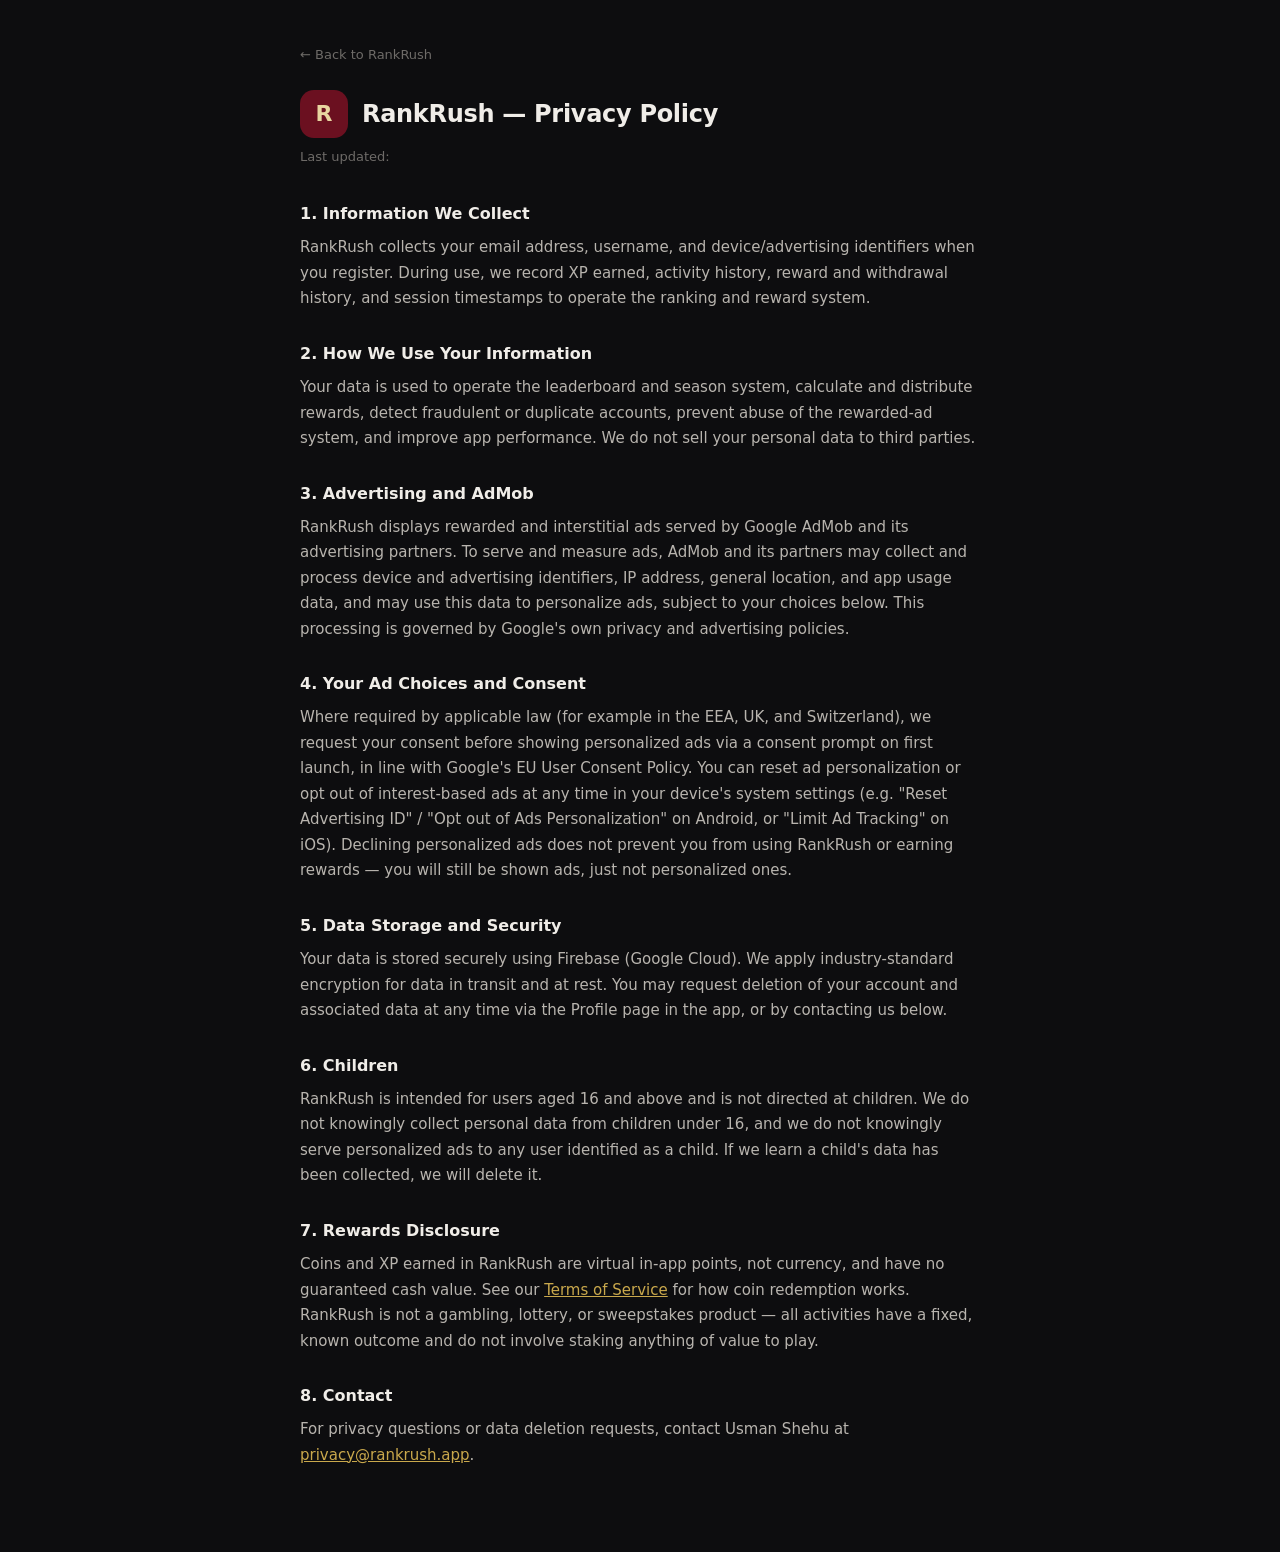
==== landing_page/privacy.html @ 2c9f7b59 "Add privacy policy page for RankRush This file outlines the privacy policy for RankRush, detailing t" ====
<!DOCTYPE html>
<html lang="en">
<head>
<meta charset="UTF-8">
<meta name="viewport" content="width=device-width, initial-scale=1.0">
<title>RankRush — Privacy Policy</title>
<style>
  :root{
    --bg0:#0D0D0F;--bg1:#141416;--bg2:#1C1C20;--border:#2A2A30;
    --text:#F0EDE8;--text2:#B8B4AE;--text3:#6E6B68;--gold:#C9A84C;--crimson:#6B1020;
  }
  *{box-sizing:border-box;margin:0;padding:0}
  body{background:var(--bg0);color:var(--text);font-family:-apple-system,BlinkMacSystemFont,'Segoe UI',system-ui,sans-serif;line-height:1.7}
  .wrap{max-width:720px;margin:0 auto;padding:40px 20px 80px}
  .hero{display:flex;align-items:center;gap:14px;margin-bottom:8px}
  .logo{width:48px;height:48px;border-radius:14px;background:var(--crimson);display:flex;align-items:center;justify-content:center;font-size:22px;font-weight:800;color:#E8D5A0;flex-shrink:0}
  h1{font-size:24px;font-weight:800;letter-spacing:-.3px}
  .updated{color:var(--text3);font-size:13px;margin:6px 0 32px}
  h4{font-size:16px;font-weight:700;margin:28px 0 8px;color:var(--text)}
  h4:first-of-type{margin-top:0}
  p{color:var(--text2);font-size:15px;margin-bottom:4px}
  a{color:var(--gold)}
  .back{display:inline-block;margin-bottom:24px;color:var(--text3);font-size:13px;text-decoration:none}
</style>
</head>
<body>
<div class="wrap">
  <a class="back" href="/">← Back to RankRush</a>
  <div class="hero"><div class="logo">R</div><h1>RankRush — Privacy Policy</h1></div>
  <div class="updated">Last updated: <!-- set this date before publishing --></div>

  <h4>1. Information We Collect</h4>
  <p>RankRush collects your email address, username, and device/advertising identifiers when you register. During use, we record XP earned, activity history, reward and withdrawal history, and session timestamps to operate the ranking and reward system.</p>

  <h4>2. How We Use Your Information</h4>
  <p>Your data is used to operate the leaderboard and season system, calculate and distribute rewards, detect fraudulent or duplicate accounts, prevent abuse of the rewarded-ad system, and improve app performance. We do not sell your personal data to third parties.</p>

  <h4>3. Advertising and AdMob</h4>
  <p>RankRush displays rewarded and interstitial ads served by Google AdMob and its advertising partners. To serve and measure ads, AdMob and its partners may collect and process device and advertising identifiers, IP address, general location, and app usage data, and may use this data to personalize ads, subject to your choices below. This processing is governed by Google's own privacy and advertising policies.</p>

  <h4>4. Your Ad Choices and Consent</h4>
  <p>Where required by applicable law (for example in the EEA, UK, and Switzerland), we request your consent before showing personalized ads via a consent prompt on first launch, in line with Google's EU User Consent Policy. You can reset ad personalization or opt out of interest-based ads at any time in your device's system settings (e.g. "Reset Advertising ID" / "Opt out of Ads Personalization" on Android, or "Limit Ad Tracking" on iOS). Declining personalized ads does not prevent you from using RankRush or earning rewards — you will still be shown ads, just not personalized ones.</p>

  <h4>5. Data Storage and Security</h4>
  <p>Your data is stored securely using Firebase (Google Cloud). We apply industry-standard encryption for data in transit and at rest. You may request deletion of your account and associated data at any time via the Profile page in the app, or by contacting us below.</p>

  <h4>6. Children</h4>
  <p>RankRush is intended for users aged 16 and above and is not directed at children. We do not knowingly collect personal data from children under 16, and we do not knowingly serve personalized ads to any user identified as a child. If we learn a child's data has been collected, we will delete it.</p>

  <h4>7. Rewards Disclosure</h4>
  <p>Coins and XP earned in RankRush are virtual in-app points, not currency, and have no guaranteed cash value. See our <a href="/terms.html">Terms of Service</a> for how coin redemption works. RankRush is not a gambling, lottery, or sweepstakes product — all activities have a fixed, known outcome and do not involve staking anything of value to play.</p>

  <h4>8. Contact</h4>
  <p>For privacy questions or data deletion requests, contact Usman Shehu at <a href="mailto:privacy@rankrush.app">privacy@rankrush.app</a>.</p>
</div>
</body>
</html>
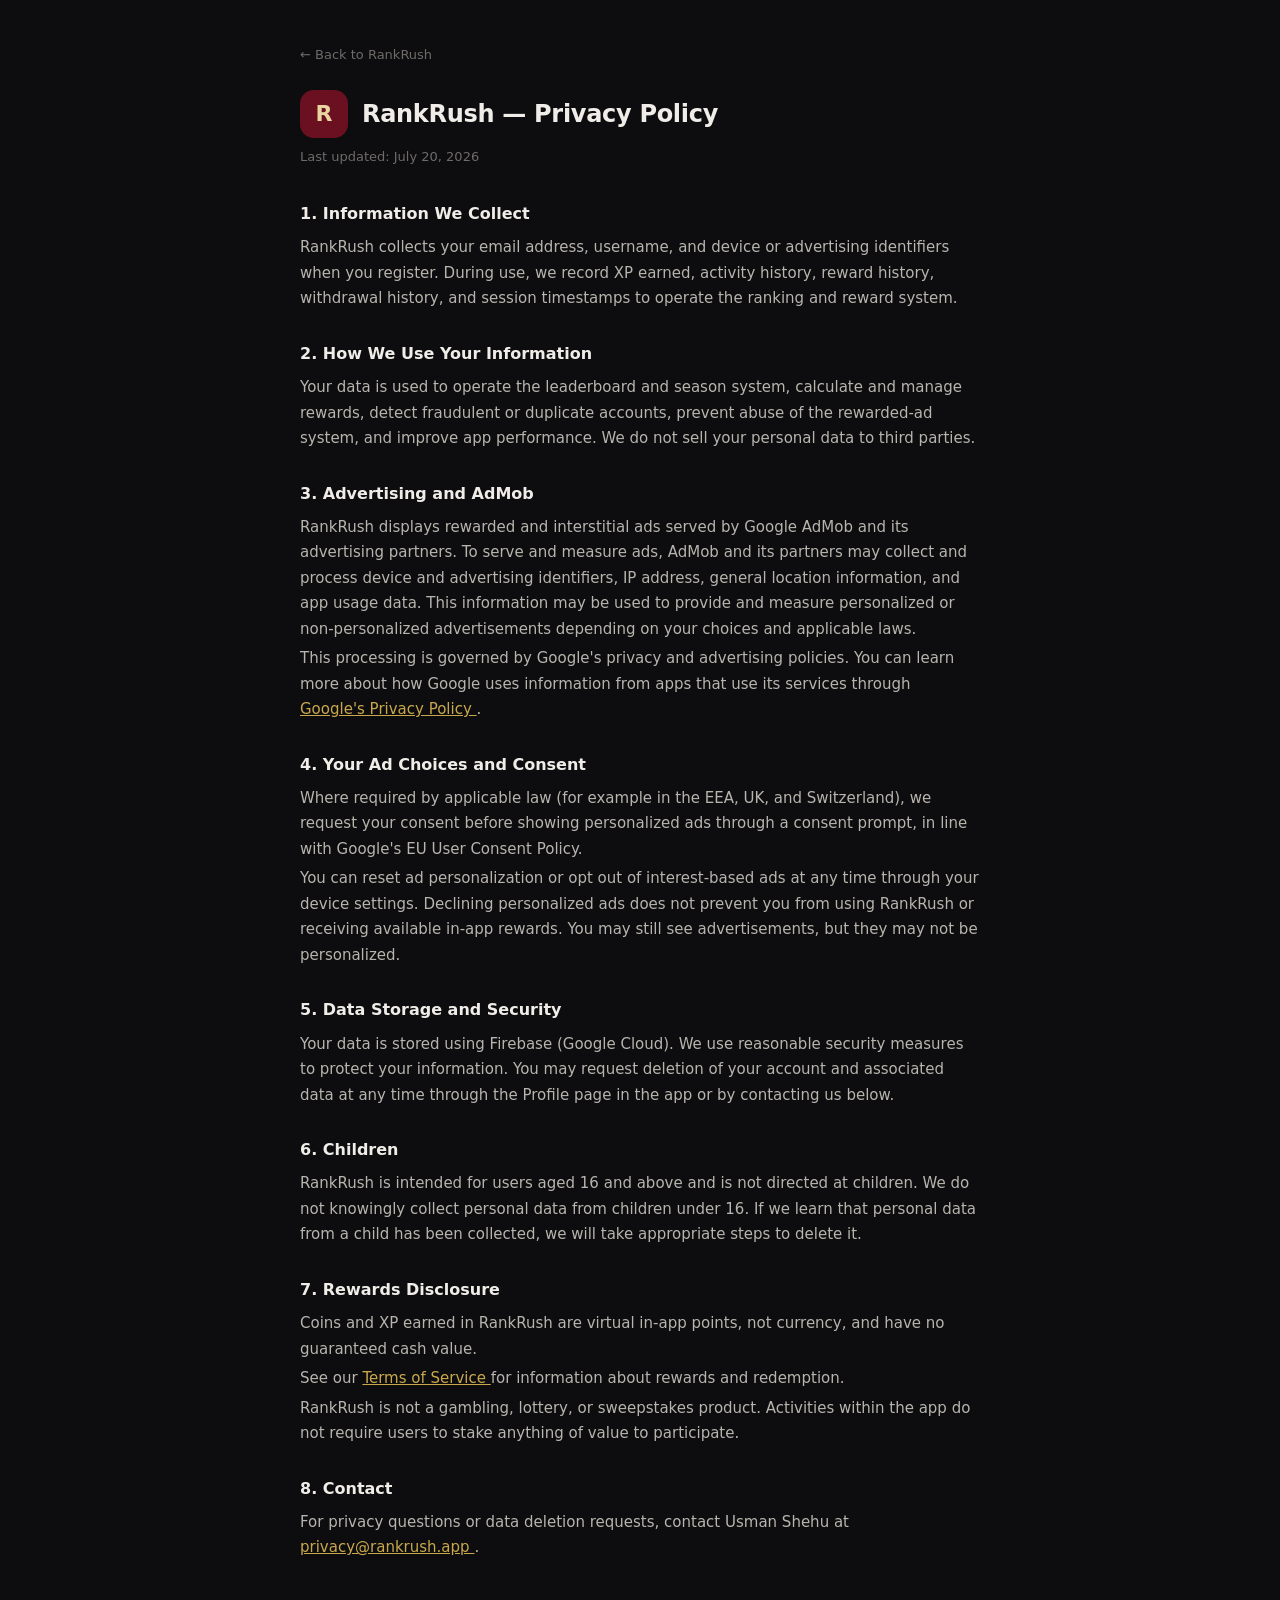
==== commit f6003fa1: "Update privacy.html" ====
--- a/landing_page/privacy.html
+++ b/landing_page/privacy.html
@@ -4,54 +4,194 @@
 <meta charset="UTF-8">
 <meta name="viewport" content="width=device-width, initial-scale=1.0">
 <title>RankRush — Privacy Policy</title>
+
 <style>
-  :root{
-    --bg0:#0D0D0F;--bg1:#141416;--bg2:#1C1C20;--border:#2A2A30;
-    --text:#F0EDE8;--text2:#B8B4AE;--text3:#6E6B68;--gold:#C9A84C;--crimson:#6B1020;
-  }
-  *{box-sizing:border-box;margin:0;padding:0}
-  body{background:var(--bg0);color:var(--text);font-family:-apple-system,BlinkMacSystemFont,'Segoe UI',system-ui,sans-serif;line-height:1.7}
-  .wrap{max-width:720px;margin:0 auto;padding:40px 20px 80px}
-  .hero{display:flex;align-items:center;gap:14px;margin-bottom:8px}
-  .logo{width:48px;height:48px;border-radius:14px;background:var(--crimson);display:flex;align-items:center;justify-content:center;font-size:22px;font-weight:800;color:#E8D5A0;flex-shrink:0}
-  h1{font-size:24px;font-weight:800;letter-spacing:-.3px}
-  .updated{color:var(--text3);font-size:13px;margin:6px 0 32px}
-  h4{font-size:16px;font-weight:700;margin:28px 0 8px;color:var(--text)}
-  h4:first-of-type{margin-top:0}
-  p{color:var(--text2);font-size:15px;margin-bottom:4px}
-  a{color:var(--gold)}
-  .back{display:inline-block;margin-bottom:24px;color:var(--text3);font-size:13px;text-decoration:none}
+:root{
+--bg0:#0D0D0F;--bg1:#141416;--bg2:#1C1C20;--border:#2A2A30;
+--text:#F0EDE8;--text2:#B8B4AE;--text3:#6E6B68;--gold:#C9A84C;--crimson:#6B1020;
+}
+
+*{box-sizing:border-box;margin:0;padding:0}
+
+body{
+background:var(--bg0);
+color:var(--text);
+font-family:-apple-system,BlinkMacSystemFont,'Segoe UI',system-ui,sans-serif;
+line-height:1.7
+}
+
+.wrap{
+max-width:720px;
+margin:0 auto;
+padding:40px 20px 80px
+}
+
+.hero{
+display:flex;
+align-items:center;
+gap:14px;
+margin-bottom:8px
+}
+
+.logo{
+width:48px;
+height:48px;
+border-radius:14px;
+background:var(--crimson);
+display:flex;
+align-items:center;
+justify-content:center;
+font-size:22px;
+font-weight:800;
+color:#E8D5A0;
+flex-shrink:0
+}
+
+h1{
+font-size:24px;
+font-weight:800;
+letter-spacing:-.3px
+}
+
+.updated{
+color:var(--text3);
+font-size:13px;
+margin:6px 0 32px
+}
+
+h4{
+font-size:16px;
+font-weight:700;
+margin:28px 0 8px;
+color:var(--text)
+}
+
+h4:first-of-type{
+margin-top:0
+}
+
+p{
+color:var(--text2);
+font-size:15px;
+margin-bottom:4px
+}
+
+a{
+color:var(--gold)
+}
+
+.back{
+display:inline-block;
+margin-bottom:24px;
+color:var(--text3);
+font-size:13px;
+text-decoration:none
+}
 </style>
+
 </head>
+
 <body>
+
 <div class="wrap">
-  <a class="back" href="/">← Back to RankRush</a>
-  <div class="hero"><div class="logo">R</div><h1>RankRush — Privacy Policy</h1></div>
-  <div class="updated">Last updated: <!-- set this date before publishing --></div>
 
-  <h4>1. Information We Collect</h4>
-  <p>RankRush collects your email address, username, and device/advertising identifiers when you register. During use, we record XP earned, activity history, reward and withdrawal history, and session timestamps to operate the ranking and reward system.</p>
+<a class="back" href="https://rankrush-com.onrender.com/">
+← Back to RankRush
+</a>
 
-  <h4>2. How We Use Your Information</h4>
-  <p>Your data is used to operate the leaderboard and season system, calculate and distribute rewards, detect fraudulent or duplicate accounts, prevent abuse of the rewarded-ad system, and improve app performance. We do not sell your personal data to third parties.</p>
+<div class="hero">
+<div class="logo">R</div>
+<h1>RankRush — Privacy Policy</h1>
+</div>
 
-  <h4>3. Advertising and AdMob</h4>
-  <p>RankRush displays rewarded and interstitial ads served by Google AdMob and its advertising partners. To serve and measure ads, AdMob and its partners may collect and process device and advertising identifiers, IP address, general location, and app usage data, and may use this data to personalize ads, subject to your choices below. This processing is governed by Google's own privacy and advertising policies.</p>
+<div class="updated">
+Last updated: July 20, 2026
+</div>
 
-  <h4>4. Your Ad Choices and Consent</h4>
-  <p>Where required by applicable law (for example in the EEA, UK, and Switzerland), we request your consent before showing personalized ads via a consent prompt on first launch, in line with Google's EU User Consent Policy. You can reset ad personalization or opt out of interest-based ads at any time in your device's system settings (e.g. "Reset Advertising ID" / "Opt out of Ads Personalization" on Android, or "Limit Ad Tracking" on iOS). Declining personalized ads does not prevent you from using RankRush or earning rewards — you will still be shown ads, just not personalized ones.</p>
 
-  <h4>5. Data Storage and Security</h4>
-  <p>Your data is stored securely using Firebase (Google Cloud). We apply industry-standard encryption for data in transit and at rest. You may request deletion of your account and associated data at any time via the Profile page in the app, or by contacting us below.</p>
+<h4>1. Information We Collect</h4>
 
-  <h4>6. Children</h4>
-  <p>RankRush is intended for users aged 16 and above and is not directed at children. We do not knowingly collect personal data from children under 16, and we do not knowingly serve personalized ads to any user identified as a child. If we learn a child's data has been collected, we will delete it.</p>
+<p>
+RankRush collects your email address, username, and device or advertising identifiers when you register. During use, we record XP earned, activity history, reward history, withdrawal history, and session timestamps to operate the ranking and reward system.
+</p>
 
-  <h4>7. Rewards Disclosure</h4>
-  <p>Coins and XP earned in RankRush are virtual in-app points, not currency, and have no guaranteed cash value. See our <a href="/terms.html">Terms of Service</a> for how coin redemption works. RankRush is not a gambling, lottery, or sweepstakes product — all activities have a fixed, known outcome and do not involve staking anything of value to play.</p>
 
-  <h4>8. Contact</h4>
-  <p>For privacy questions or data deletion requests, contact Usman Shehu at <a href="mailto:privacy@rankrush.app">privacy@rankrush.app</a>.</p>
+<h4>2. How We Use Your Information</h4>
+
+<p>
+Your data is used to operate the leaderboard and season system, calculate and manage rewards, detect fraudulent or duplicate accounts, prevent abuse of the rewarded-ad system, and improve app performance. We do not sell your personal data to third parties.
+</p>
+
+
+<h4>3. Advertising and AdMob</h4>
+
+<p>
+RankRush displays rewarded and interstitial ads served by Google AdMob and its advertising partners. To serve and measure ads, AdMob and its partners may collect and process device and advertising identifiers, IP address, general location information, and app usage data. This information may be used to provide and measure personalized or non-personalized advertisements depending on your choices and applicable laws.
+</p>
+
+<p>
+This processing is governed by Google's privacy and advertising policies. You can learn more about how Google uses information from apps that use its services through 
+<a href="https://policies.google.com/privacy">
+Google's Privacy Policy
+</a>.
+</p>
+
+
+<h4>4. Your Ad Choices and Consent</h4>
+
+<p>
+Where required by applicable law (for example in the EEA, UK, and Switzerland), we request your consent before showing personalized ads through a consent prompt, in line with Google's EU User Consent Policy.
+</p>
+
+<p>
+You can reset ad personalization or opt out of interest-based ads at any time through your device settings. Declining personalized ads does not prevent you from using RankRush or receiving available in-app rewards. You may still see advertisements, but they may not be personalized.
+</p>
+
+
+<h4>5. Data Storage and Security</h4>
+
+<p>
+Your data is stored using Firebase (Google Cloud). We use reasonable security measures to protect your information. You may request deletion of your account and associated data at any time through the Profile page in the app or by contacting us below.
+</p>
+
+
+<h4>6. Children</h4>
+
+<p>
+RankRush is intended for users aged 16 and above and is not directed at children. We do not knowingly collect personal data from children under 16. If we learn that personal data from a child has been collected, we will take appropriate steps to delete it.
+</p>
+
+
+<h4>7. Rewards Disclosure</h4>
+
+<p>
+Coins and XP earned in RankRush are virtual in-app points, not currency, and have no guaranteed cash value.
+</p>
+
+<p>
+See our 
+<a href="https://rankrush-com.onrender.com/terms.html">
+Terms of Service
+</a>
+for information about rewards and redemption.
+</p>
+
+<p>
+RankRush is not a gambling, lottery, or sweepstakes product. Activities within the app do not require users to stake anything of value to participate.
+</p>
+
+
+<h4>8. Contact</h4>
+
+<p>
+For privacy questions or data deletion requests, contact Usman Shehu at 
+<a href="mailto:privacy@rankrush.app">
+privacy@rankrush.app
+</a>.
+</p>
+
+
 </div>
+
 </body>
 </html>
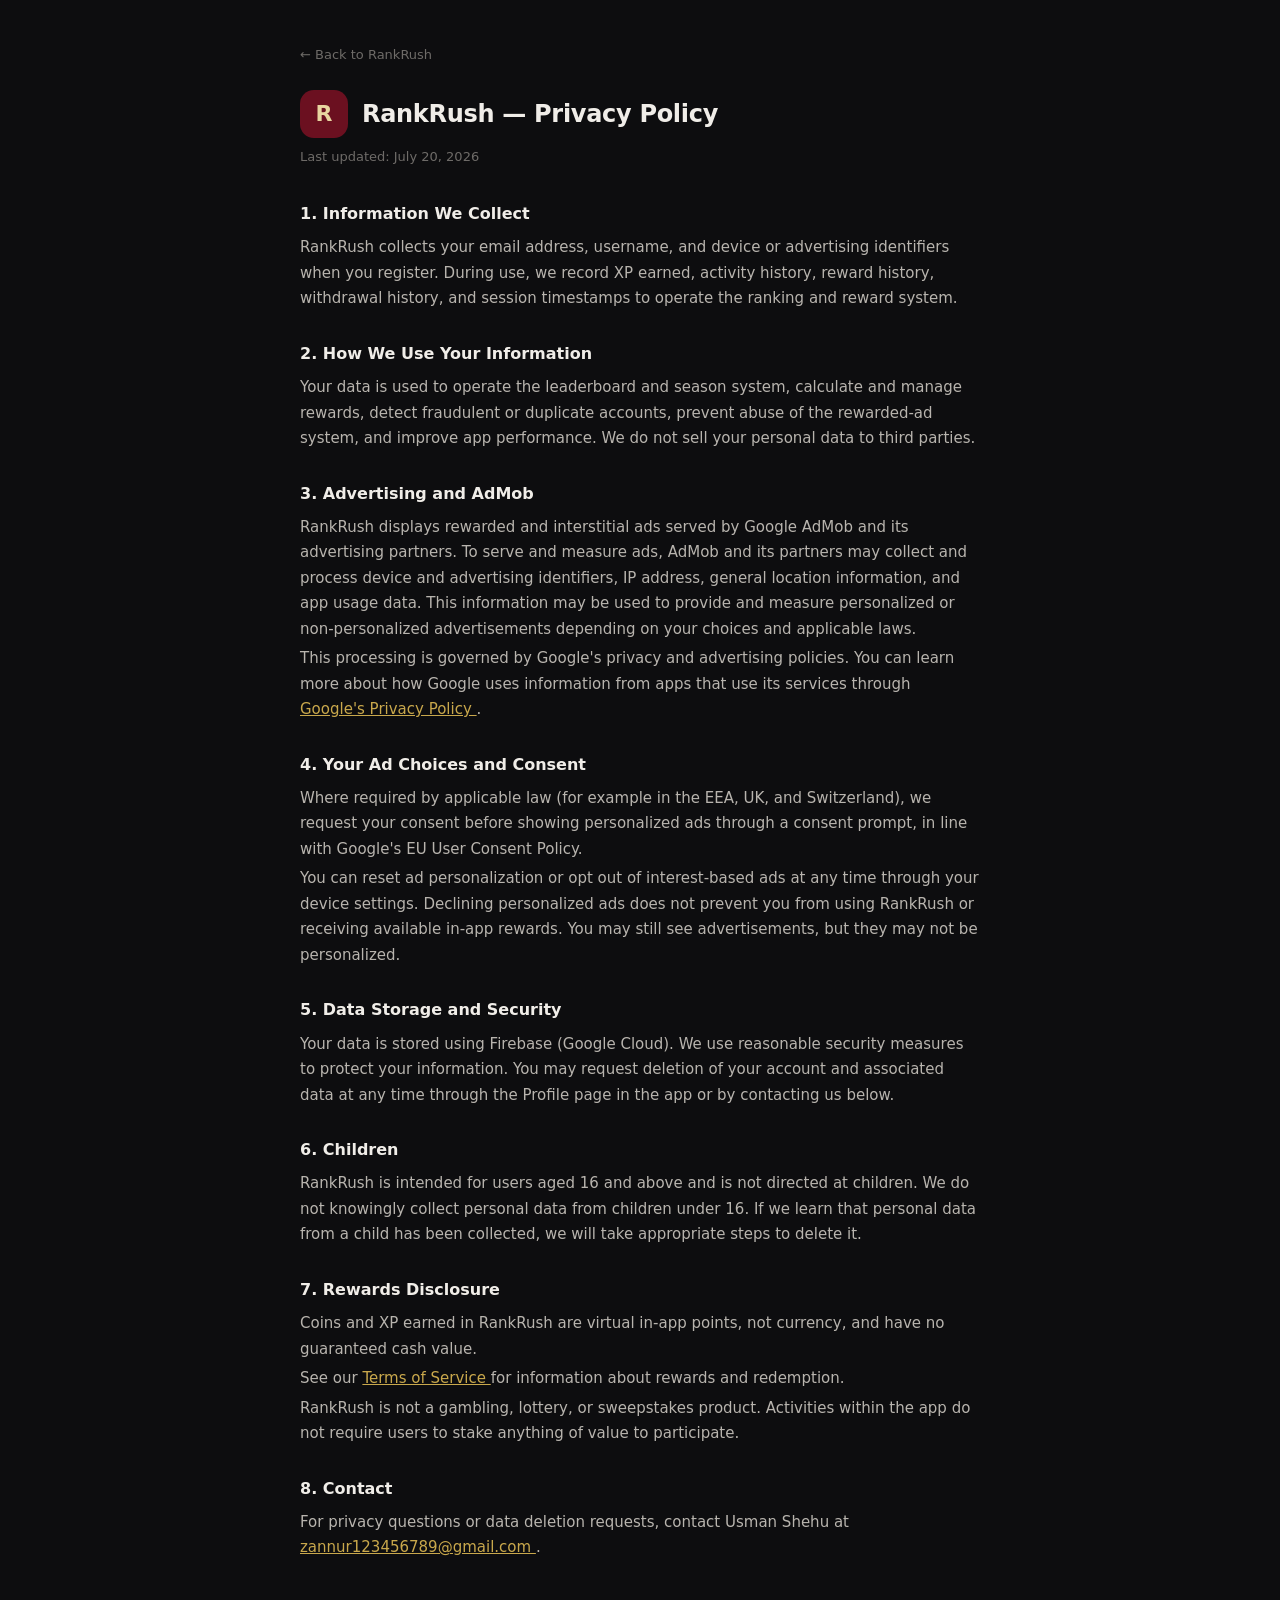
==== commit 9e0dde62: "Update contact email for privacy inquiries" ====
--- a/landing_page/privacy.html
+++ b/landing_page/privacy.html
@@ -185,8 +185,8 @@
 
 <p>
 For privacy questions or data deletion requests, contact Usman Shehu at 
-<a href="mailto:privacy@rankrush.app">
-privacy@rankrush.app
+<a href="mailto:zannur123456789@gmail.com">
+zannur123456789@gmail.com
 </a>.
 </p>
 
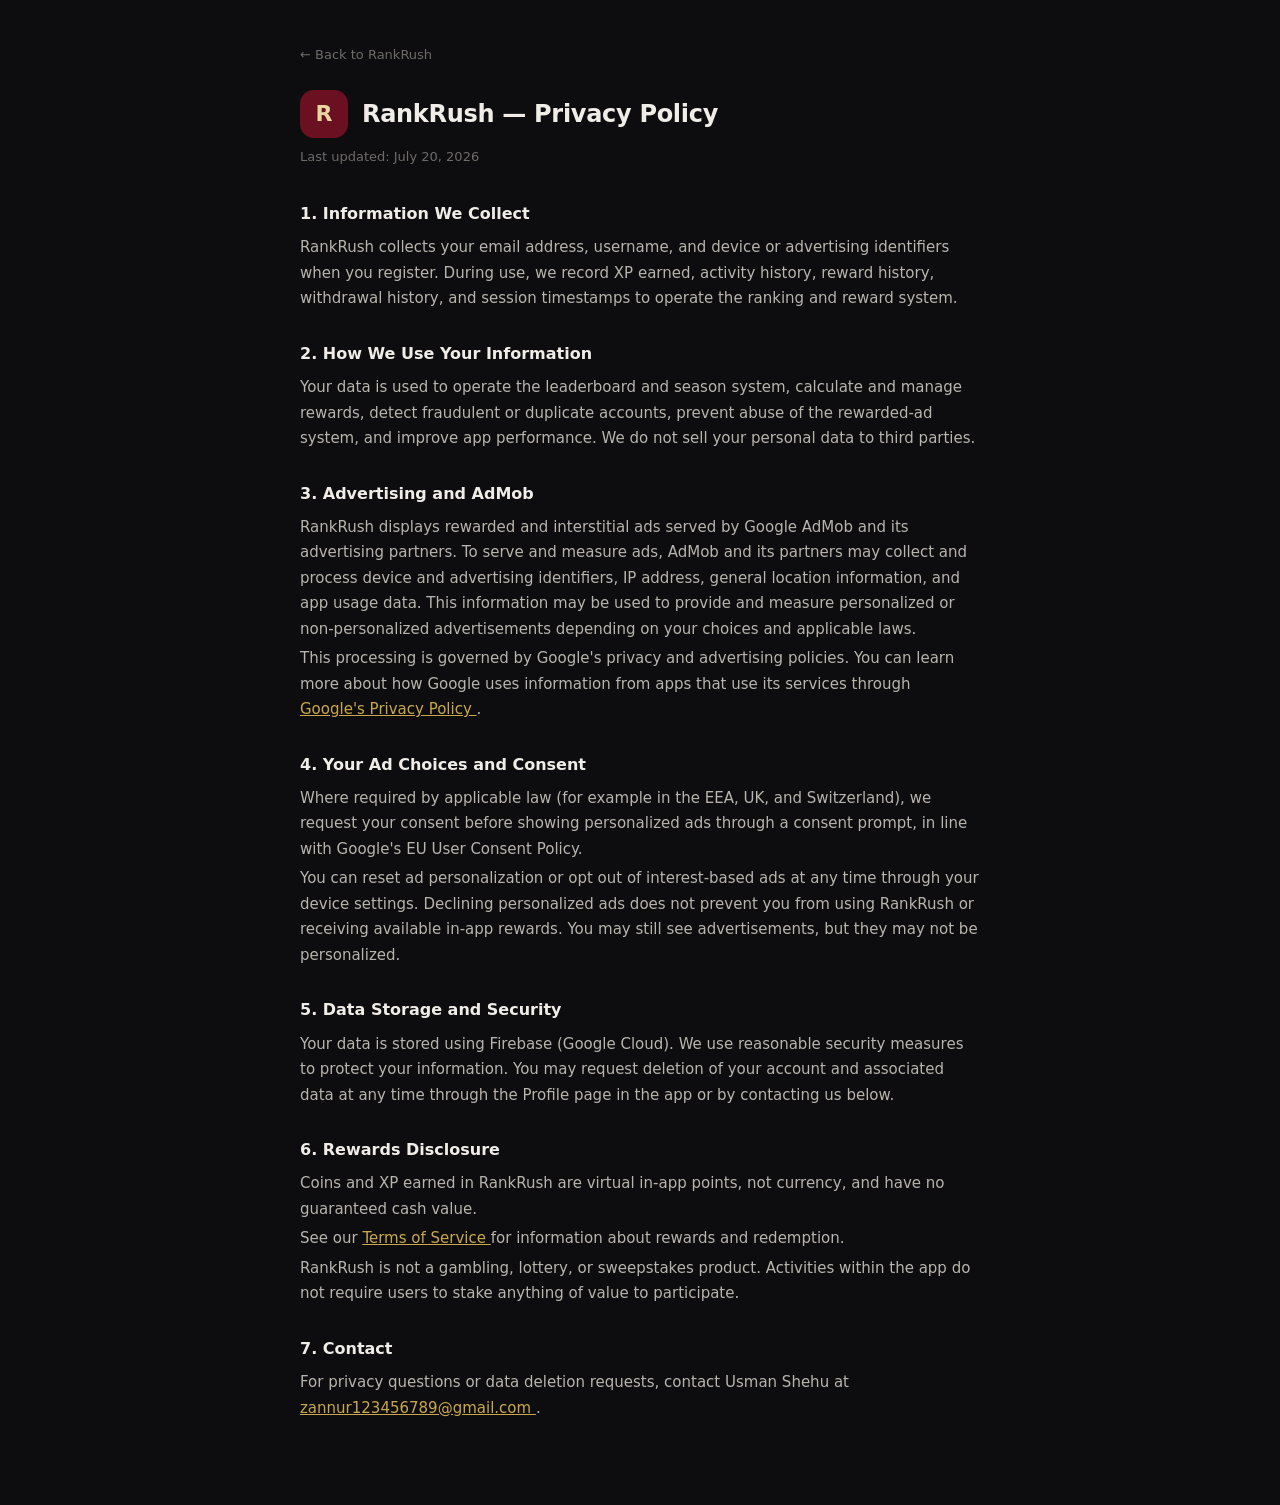
==== commit 013c7cb7: "Update privacy.html" ====
--- a/landing_page/privacy.html
+++ b/landing_page/privacy.html
@@ -155,14 +155,7 @@
 </p>
 
 
-<h4>6. Children</h4>
-
-<p>
-RankRush is intended for users aged 16 and above and is not directed at children. We do not knowingly collect personal data from children under 16. If we learn that personal data from a child has been collected, we will take appropriate steps to delete it.
-</p>
-
-
-<h4>7. Rewards Disclosure</h4>
+<h4>6. Rewards Disclosure</h4>
 
 <p>
 Coins and XP earned in RankRush are virtual in-app points, not currency, and have no guaranteed cash value.
@@ -181,7 +174,7 @@
 </p>
 
 
-<h4>8. Contact</h4>
+<h4>7. Contact</h4>
 
 <p>
 For privacy questions or data deletion requests, contact Usman Shehu at 
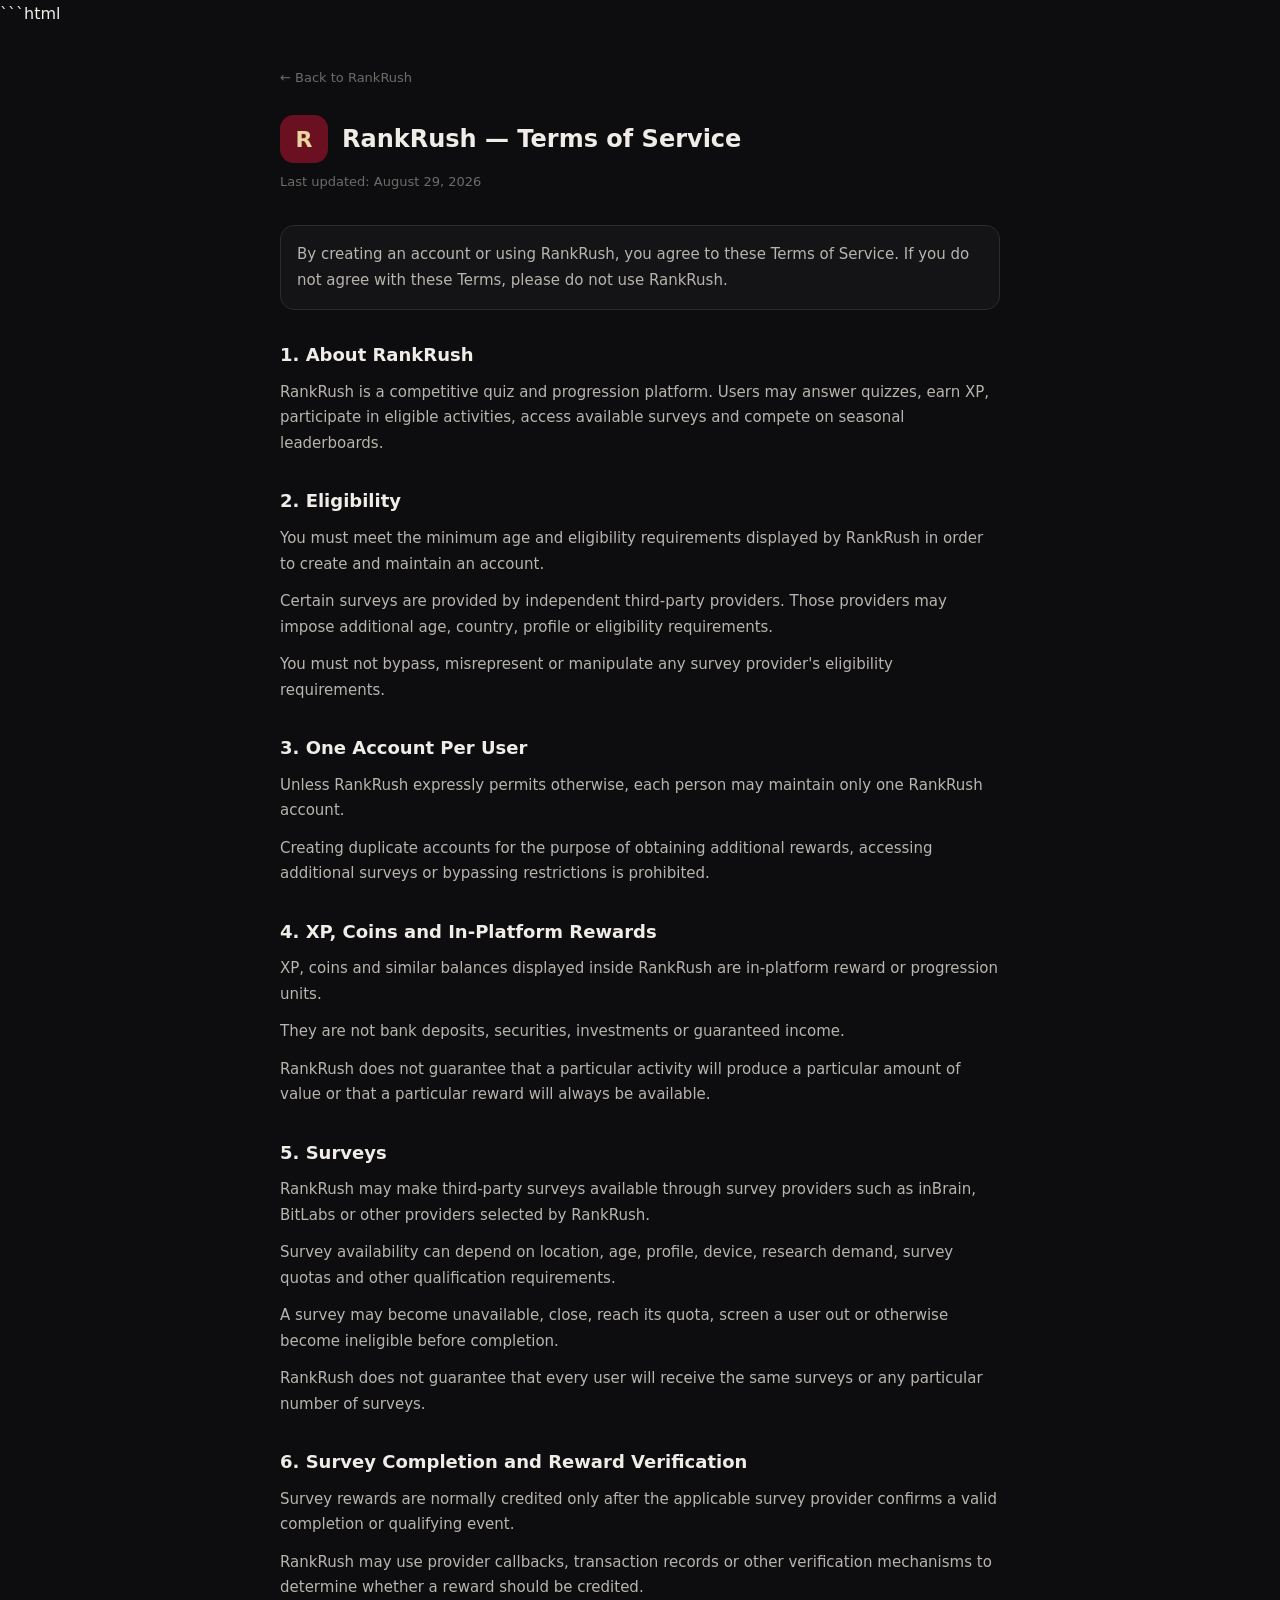
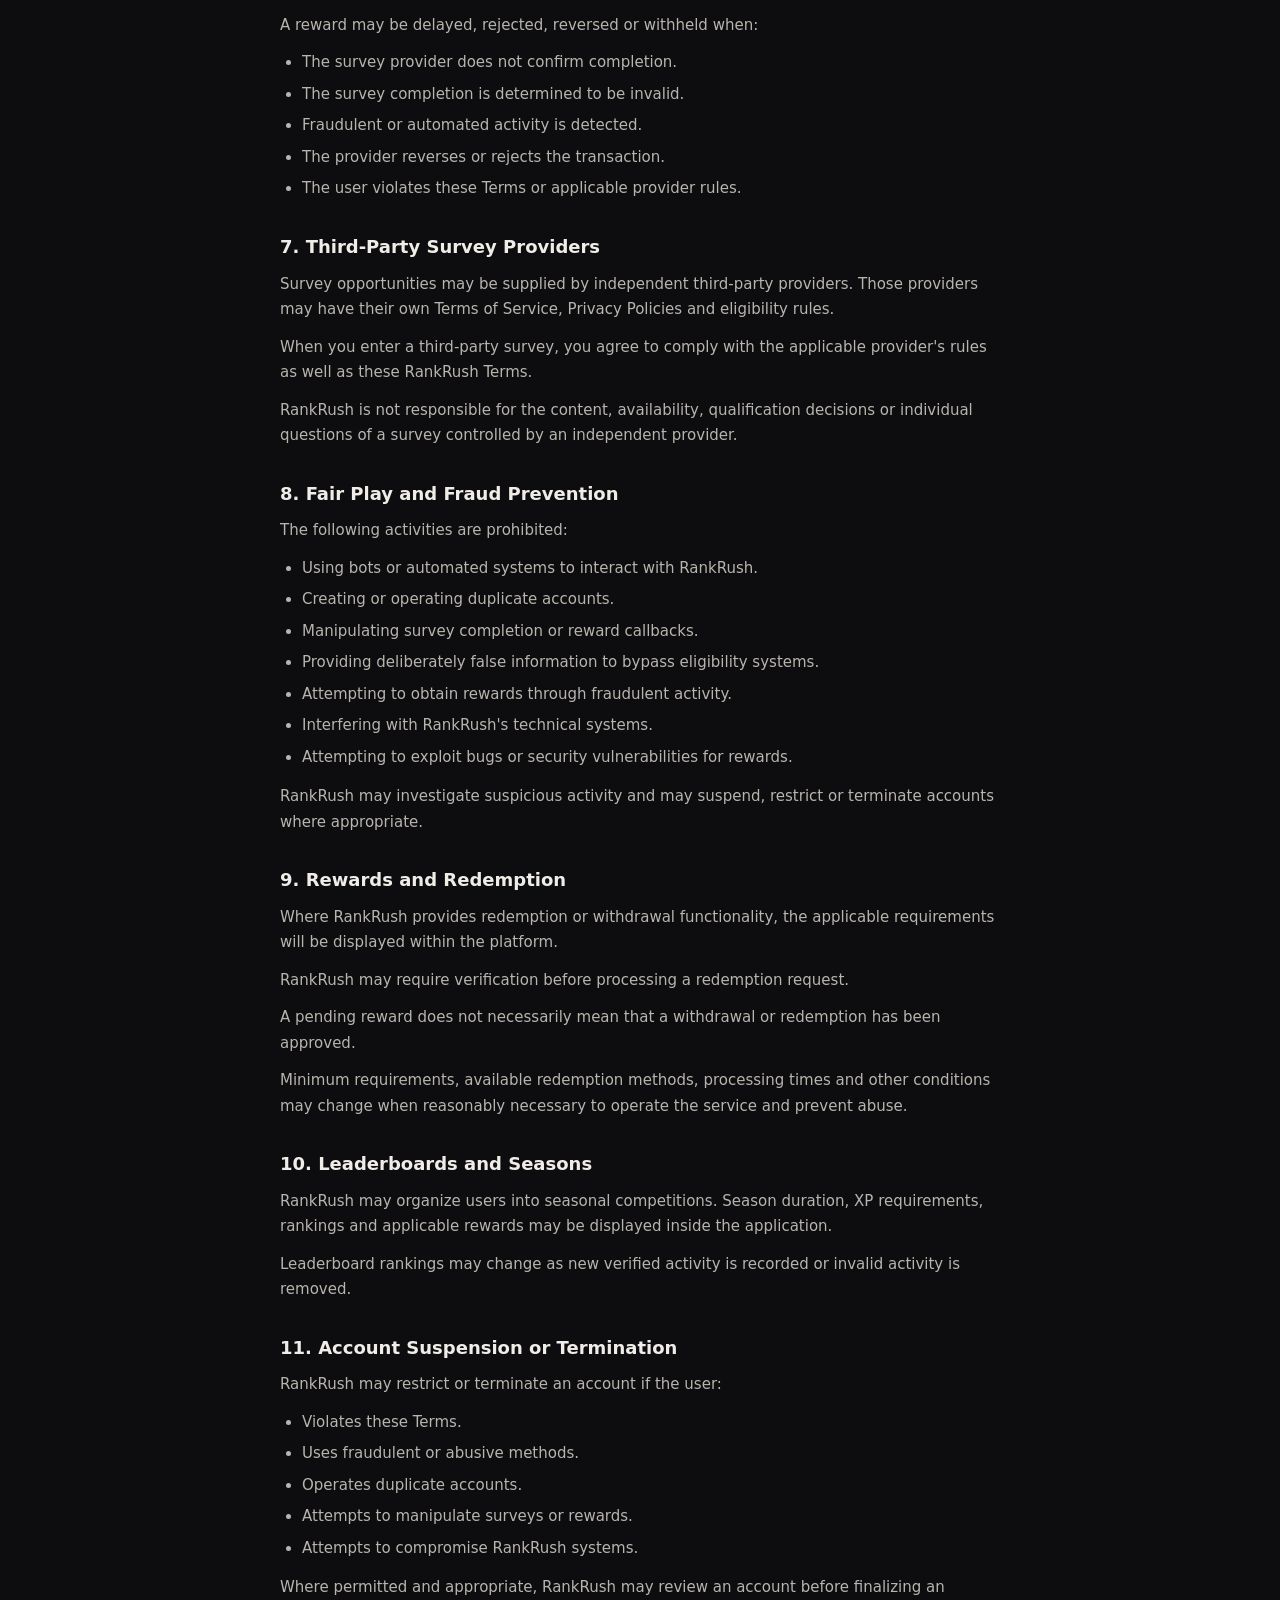
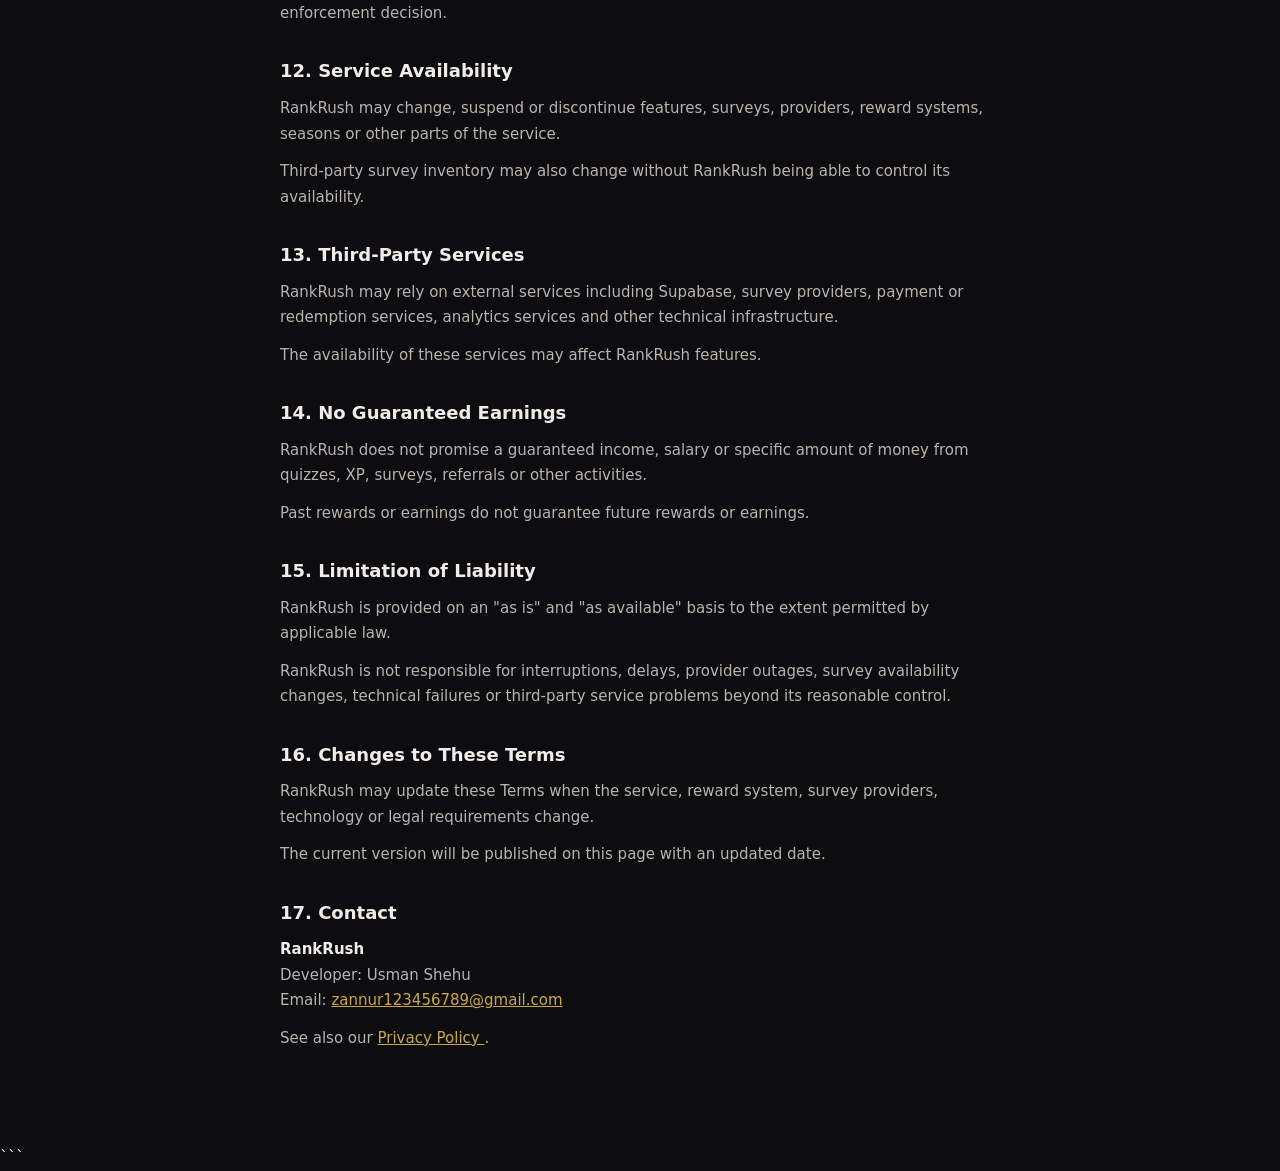
==== commit 7790b132: "Update privacy.html" ====
--- a/landing_page/privacy.html
+++ b/landing_page/privacy.html
@@ -1,94 +1,129 @@
+```html
 <!DOCTYPE html>
 <html lang="en">
 <head>
 <meta charset="UTF-8">
 <meta name="viewport" content="width=device-width, initial-scale=1.0">
-<title>RankRush — Privacy Policy</title>
+
+<title>RankRush — Terms of Service</title>
 
 <style>
 :root{
---bg0:#0D0D0F;--bg1:#141416;--bg2:#1C1C20;--border:#2A2A30;
---text:#F0EDE8;--text2:#B8B4AE;--text3:#6E6B68;--gold:#C9A84C;--crimson:#6B1020;
-}
-
-*{box-sizing:border-box;margin:0;padding:0}
+  --bg0:#0D0D0F;
+  --bg1:#141416;
+  --bg2:#1C1C20;
+  --border:#2A2A30;
+  --text:#F0EDE8;
+  --text2:#B8B4AE;
+  --text3:#6E6B68;
+  --gold:#C9A84C;
+  --crimson:#6B1020;
+}
+
+*{
+  box-sizing:border-box;
+  margin:0;
+  padding:0;
+}
 
 body{
-background:var(--bg0);
-color:var(--text);
-font-family:-apple-system,BlinkMacSystemFont,'Segoe UI',system-ui,sans-serif;
-line-height:1.7
+  background:var(--bg0);
+  color:var(--text);
+  font-family:-apple-system,BlinkMacSystemFont,"Segoe UI",system-ui,sans-serif;
+  line-height:1.7;
 }
 
 .wrap{
-max-width:720px;
-margin:0 auto;
-padding:40px 20px 80px
+  max-width:760px;
+  margin:0 auto;
+  padding:40px 20px 80px;
+}
+
+.back{
+  display:inline-block;
+  margin-bottom:26px;
+  color:var(--text3);
+  font-size:13px;
+  text-decoration:none;
+}
+
+.back:hover{
+  color:var(--gold);
 }
 
 .hero{
-display:flex;
-align-items:center;
-gap:14px;
-margin-bottom:8px
+  display:flex;
+  align-items:center;
+  gap:14px;
+  margin-bottom:8px;
 }
 
 .logo{
-width:48px;
-height:48px;
-border-radius:14px;
-background:var(--crimson);
-display:flex;
-align-items:center;
-justify-content:center;
-font-size:22px;
-font-weight:800;
-color:#E8D5A0;
-flex-shrink:0
+  width:48px;
+  height:48px;
+  border-radius:14px;
+  background:var(--crimson);
+  display:flex;
+  align-items:center;
+  justify-content:center;
+  font-size:22px;
+  font-weight:800;
+  color:#E8D5A0;
+  flex-shrink:0;
 }
 
 h1{
-font-size:24px;
-font-weight:800;
-letter-spacing:-.3px
+  font-size:24px;
+  font-weight:800;
 }
 
 .updated{
-color:var(--text3);
-font-size:13px;
-margin:6px 0 32px
-}
-
-h4{
-font-size:16px;
-font-weight:700;
-margin:28px 0 8px;
-color:var(--text)
-}
-
-h4:first-of-type{
-margin-top:0
+  color:var(--text3);
+  font-size:13px;
+  margin:6px 0 32px;
+}
+
+h2{
+  font-size:18px;
+  margin:30px 0 9px;
 }
 
 p{
-color:var(--text2);
-font-size:15px;
-margin-bottom:4px
+  color:var(--text2);
+  font-size:15px;
+  margin-bottom:12px;
+}
+
+ul{
+  margin:8px 0 14px 22px;
+  color:var(--text2);
+  font-size:15px;
+}
+
+li{
+  margin-bottom:6px;
 }
 
 a{
-color:var(--gold)
-}
-
-.back{
-display:inline-block;
-margin-bottom:24px;
-color:var(--text3);
-font-size:13px;
-text-decoration:none
+  color:var(--gold);
+}
+
+.notice{
+  background:var(--bg1);
+  border:1px solid var(--border);
+  border-radius:14px;
+  padding:16px;
+  margin:20px 0;
+}
+
+.notice p{
+  margin:0;
+}
+
+strong{
+  color:var(--text);
 }
 </style>
-
 </head>
 
 <body>
@@ -100,91 +135,306 @@
 </a>
 
 <div class="hero">
-<div class="logo">R</div>
-<h1>RankRush — Privacy Policy</h1>
+  <div class="logo">R</div>
+  <h1>RankRush — Terms of Service</h1>
 </div>
 
 <div class="updated">
-Last updated: July 20, 2026
+Last updated: August 29, 2026
 </div>
 
-
-<h4>1. Information We Collect</h4>
-
-<p>
-RankRush collects your email address, username, and device or advertising identifiers when you register. During use, we record XP earned, activity history, reward history, withdrawal history, and session timestamps to operate the ranking and reward system.
-</p>
-
-
-<h4>2. How We Use Your Information</h4>
-
-<p>
-Your data is used to operate the leaderboard and season system, calculate and manage rewards, detect fraudulent or duplicate accounts, prevent abuse of the rewarded-ad system, and improve app performance. We do not sell your personal data to third parties.
-</p>
-
-
-<h4>3. Advertising and AdMob</h4>
-
-<p>
-RankRush displays rewarded and interstitial ads served by Google AdMob and its advertising partners. To serve and measure ads, AdMob and its partners may collect and process device and advertising identifiers, IP address, general location information, and app usage data. This information may be used to provide and measure personalized or non-personalized advertisements depending on your choices and applicable laws.
-</p>
-
-<p>
-This processing is governed by Google's privacy and advertising policies. You can learn more about how Google uses information from apps that use its services through 
-<a href="https://policies.google.com/privacy">
-Google's Privacy Policy
-</a>.
-</p>
-
-
-<h4>4. Your Ad Choices and Consent</h4>
-
-<p>
-Where required by applicable law (for example in the EEA, UK, and Switzerland), we request your consent before showing personalized ads through a consent prompt, in line with Google's EU User Consent Policy.
-</p>
-
-<p>
-You can reset ad personalization or opt out of interest-based ads at any time through your device settings. Declining personalized ads does not prevent you from using RankRush or receiving available in-app rewards. You may still see advertisements, but they may not be personalized.
-</p>
-
-
-<h4>5. Data Storage and Security</h4>
-
-<p>
-Your data is stored using Firebase (Google Cloud). We use reasonable security measures to protect your information. You may request deletion of your account and associated data at any time through the Profile page in the app or by contacting us below.
-</p>
-
-
-<h4>6. Rewards Disclosure</h4>
-
-<p>
-Coins and XP earned in RankRush are virtual in-app points, not currency, and have no guaranteed cash value.
-</p>
-
-<p>
-See our 
-<a href="https://rankrush-com.onrender.com/terms.html">
-Terms of Service
-</a>
-for information about rewards and redemption.
-</p>
-
-<p>
-RankRush is not a gambling, lottery, or sweepstakes product. Activities within the app do not require users to stake anything of value to participate.
-</p>
-
-
-<h4>7. Contact</h4>
-
-<p>
-For privacy questions or data deletion requests, contact Usman Shehu at 
+<div class="notice">
+  <p>
+    By creating an account or using RankRush, you agree to
+    these Terms of Service. If you do not agree with these
+    Terms, please do not use RankRush.
+  </p>
+</div>
+
+<h2>1. About RankRush</h2>
+
+<p>
+RankRush is a competitive quiz and progression platform.
+Users may answer quizzes, earn XP, participate in eligible
+activities, access available surveys and compete on seasonal
+leaderboards.
+</p>
+
+<h2>2. Eligibility</h2>
+
+<p>
+You must meet the minimum age and eligibility requirements
+displayed by RankRush in order to create and maintain an account.
+</p>
+
+<p>
+Certain surveys are provided by independent third-party
+providers. Those providers may impose additional age, country,
+profile or eligibility requirements.
+</p>
+
+<p>
+You must not bypass, misrepresent or manipulate any survey
+provider's eligibility requirements.
+</p>
+
+<h2>3. One Account Per User</h2>
+
+<p>
+Unless RankRush expressly permits otherwise, each person may
+maintain only one RankRush account.
+</p>
+
+<p>
+Creating duplicate accounts for the purpose of obtaining
+additional rewards, accessing additional surveys or bypassing
+restrictions is prohibited.
+</p>
+
+<h2>4. XP, Coins and In-Platform Rewards</h2>
+
+<p>
+XP, coins and similar balances displayed inside RankRush are
+in-platform reward or progression units.
+</p>
+
+<p>
+They are not bank deposits, securities, investments or guaranteed
+income.
+</p>
+
+<p>
+RankRush does not guarantee that a particular activity will
+produce a particular amount of value or that a particular reward
+will always be available.
+</p>
+
+<h2>5. Surveys</h2>
+
+<p>
+RankRush may make third-party surveys available through survey
+providers such as inBrain, BitLabs or other providers selected
+by RankRush.
+</p>
+
+<p>
+Survey availability can depend on location, age, profile,
+device, research demand, survey quotas and other qualification
+requirements.
+</p>
+
+<p>
+A survey may become unavailable, close, reach its quota, screen
+a user out or otherwise become ineligible before completion.
+</p>
+
+<p>
+RankRush does not guarantee that every user will receive the
+same surveys or any particular number of surveys.
+</p>
+
+<h2>6. Survey Completion and Reward Verification</h2>
+
+<p>
+Survey rewards are normally credited only after the applicable
+survey provider confirms a valid completion or qualifying event.
+</p>
+
+<p>
+RankRush may use provider callbacks, transaction records or
+other verification mechanisms to determine whether a reward
+should be credited.
+</p>
+
+<p>
+A reward may be delayed, rejected, reversed or withheld when:
+</p>
+
+<ul>
+  <li>The survey provider does not confirm completion.</li>
+  <li>The survey completion is determined to be invalid.</li>
+  <li>Fraudulent or automated activity is detected.</li>
+  <li>The provider reverses or rejects the transaction.</li>
+  <li>The user violates these Terms or applicable provider rules.</li>
+</ul>
+
+<h2>7. Third-Party Survey Providers</h2>
+
+<p>
+Survey opportunities may be supplied by independent third-party
+providers. Those providers may have their own Terms of Service,
+Privacy Policies and eligibility rules.
+</p>
+
+<p>
+When you enter a third-party survey, you agree to comply with
+the applicable provider's rules as well as these RankRush Terms.
+</p>
+
+<p>
+RankRush is not responsible for the content, availability,
+qualification decisions or individual questions of a survey
+controlled by an independent provider.
+</p>
+
+<h2>8. Fair Play and Fraud Prevention</h2>
+
+<p>
+The following activities are prohibited:
+</p>
+
+<ul>
+  <li>Using bots or automated systems to interact with RankRush.</li>
+  <li>Creating or operating duplicate accounts.</li>
+  <li>Manipulating survey completion or reward callbacks.</li>
+  <li>Providing deliberately false information to bypass eligibility systems.</li>
+  <li>Attempting to obtain rewards through fraudulent activity.</li>
+  <li>Interfering with RankRush's technical systems.</li>
+  <li>Attempting to exploit bugs or security vulnerabilities for rewards.</li>
+</ul>
+
+<p>
+RankRush may investigate suspicious activity and may suspend,
+restrict or terminate accounts where appropriate.
+</p>
+
+<h2>9. Rewards and Redemption</h2>
+
+<p>
+Where RankRush provides redemption or withdrawal functionality,
+the applicable requirements will be displayed within the platform.
+</p>
+
+<p>
+RankRush may require verification before processing a redemption
+request.
+</p>
+
+<p>
+A pending reward does not necessarily mean that a withdrawal or
+redemption has been approved.
+</p>
+
+<p>
+Minimum requirements, available redemption methods, processing
+times and other conditions may change when reasonably necessary
+to operate the service and prevent abuse.
+</p>
+
+<h2>10. Leaderboards and Seasons</h2>
+
+<p>
+RankRush may organize users into seasonal competitions.
+Season duration, XP requirements, rankings and applicable rewards
+may be displayed inside the application.
+</p>
+
+<p>
+Leaderboard rankings may change as new verified activity is
+recorded or invalid activity is removed.
+</p>
+
+<h2>11. Account Suspension or Termination</h2>
+
+<p>
+RankRush may restrict or terminate an account if the user:
+</p>
+
+<ul>
+  <li>Violates these Terms.</li>
+  <li>Uses fraudulent or abusive methods.</li>
+  <li>Operates duplicate accounts.</li>
+  <li>Attempts to manipulate surveys or rewards.</li>
+  <li>Attempts to compromise RankRush systems.</li>
+</ul>
+
+<p>
+Where permitted and appropriate, RankRush may review an account
+before finalizing an enforcement decision.
+</p>
+
+<h2>12. Service Availability</h2>
+
+<p>
+RankRush may change, suspend or discontinue features, surveys,
+providers, reward systems, seasons or other parts of the service.
+</p>
+
+<p>
+Third-party survey inventory may also change without RankRush
+being able to control its availability.
+</p>
+
+<h2>13. Third-Party Services</h2>
+
+<p>
+RankRush may rely on external services including Supabase,
+survey providers, payment or redemption services, analytics
+services and other technical infrastructure.
+</p>
+
+<p>
+The availability of these services may affect RankRush features.
+</p>
+
+<h2>14. No Guaranteed Earnings</h2>
+
+<p>
+RankRush does not promise a guaranteed income, salary or specific
+amount of money from quizzes, XP, surveys, referrals or other
+activities.
+</p>
+
+<p>
+Past rewards or earnings do not guarantee future rewards or
+earnings.
+</p>
+
+<h2>15. Limitation of Liability</h2>
+
+<p>
+RankRush is provided on an "as is" and "as available" basis to
+the extent permitted by applicable law.
+</p>
+
+<p>
+RankRush is not responsible for interruptions, delays, provider
+outages, survey availability changes, technical failures or
+third-party service problems beyond its reasonable control.
+</p>
+
+<h2>16. Changes to These Terms</h2>
+
+<p>
+RankRush may update these Terms when the service, reward system,
+survey providers, technology or legal requirements change.
+</p>
+
+<p>
+The current version will be published on this page with an
+updated date.
+</p>
+
+<h2>17. Contact</h2>
+
+<p>
+<strong>RankRush</strong><br>
+Developer: Usman Shehu<br>
+Email:
 <a href="mailto:zannur123456789@gmail.com">
 zannur123456789@gmail.com
+</a>
+</p>
+
+<p>
+See also our
+<a href="https://rankrush-com.onrender.com/privacy.html">
+Privacy Policy
 </a>.
 </p>
-
 
 </div>
 
 </body>
 </html>
+```
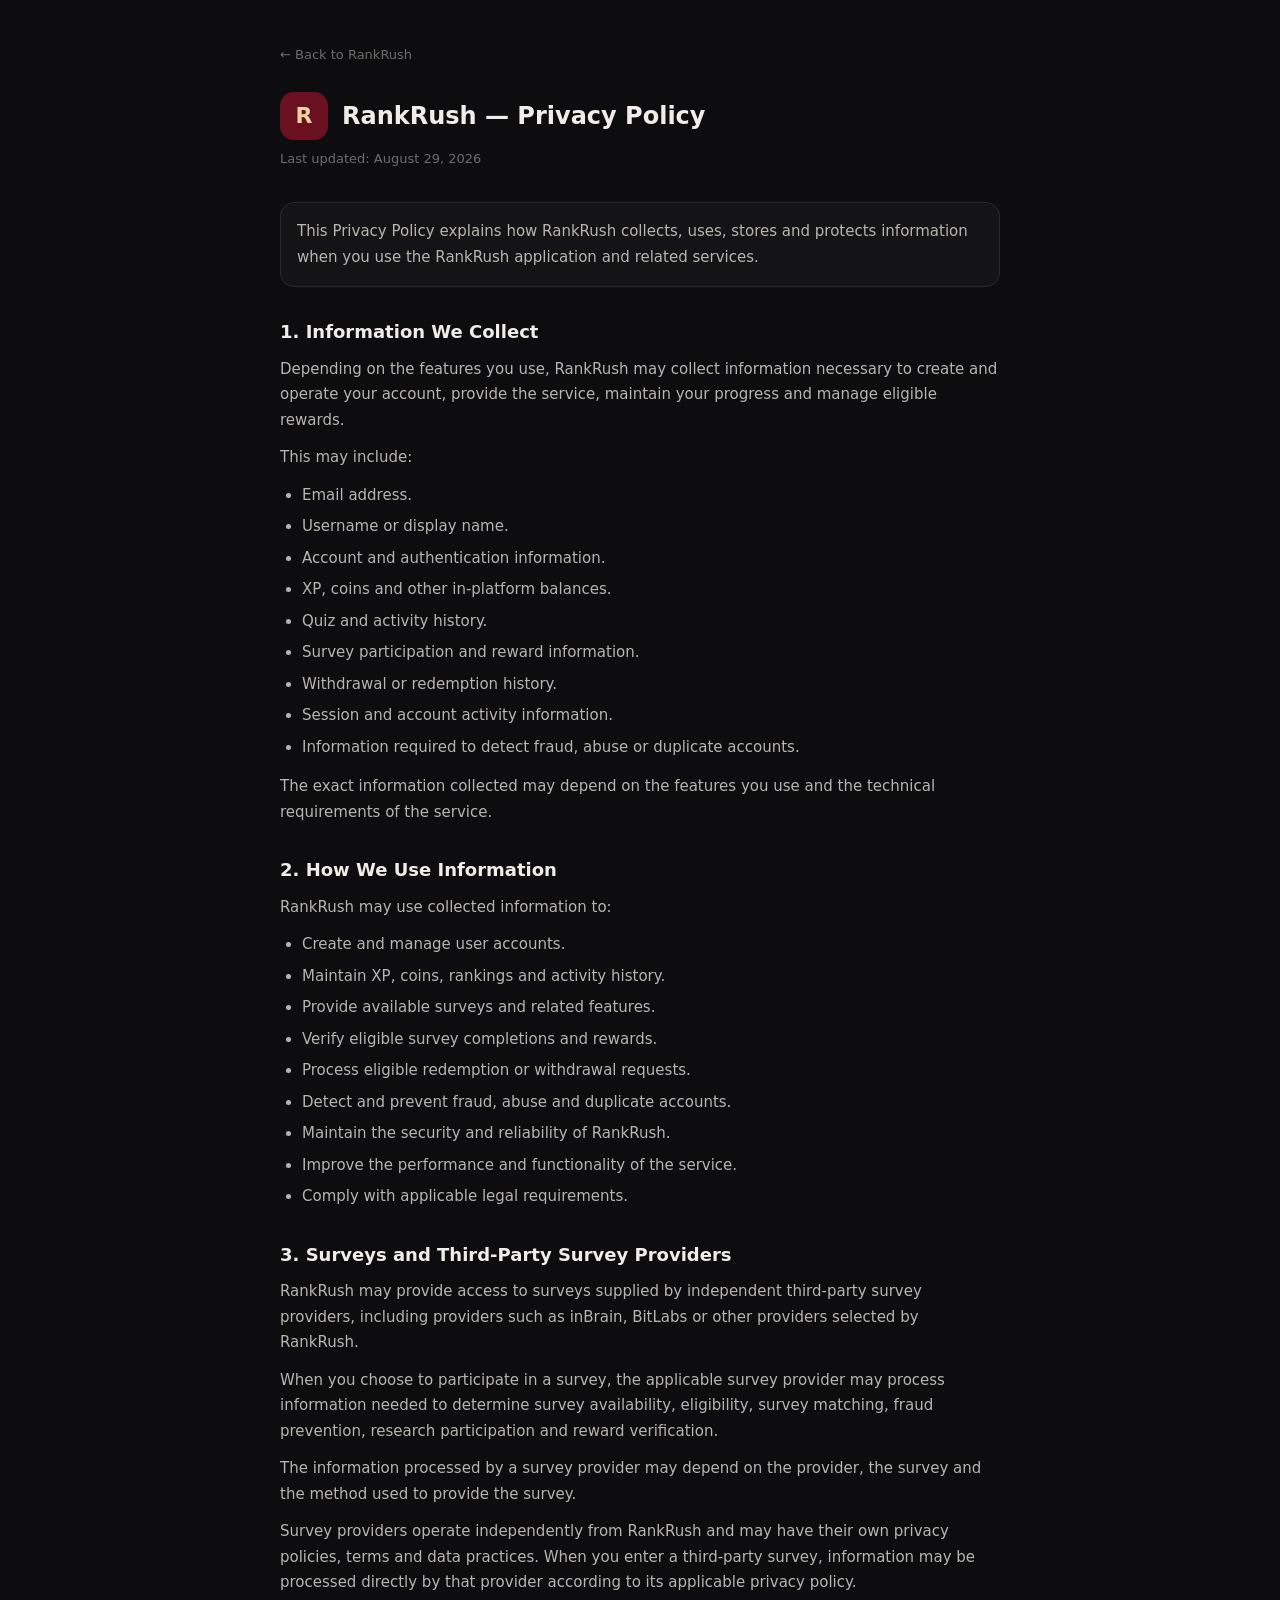
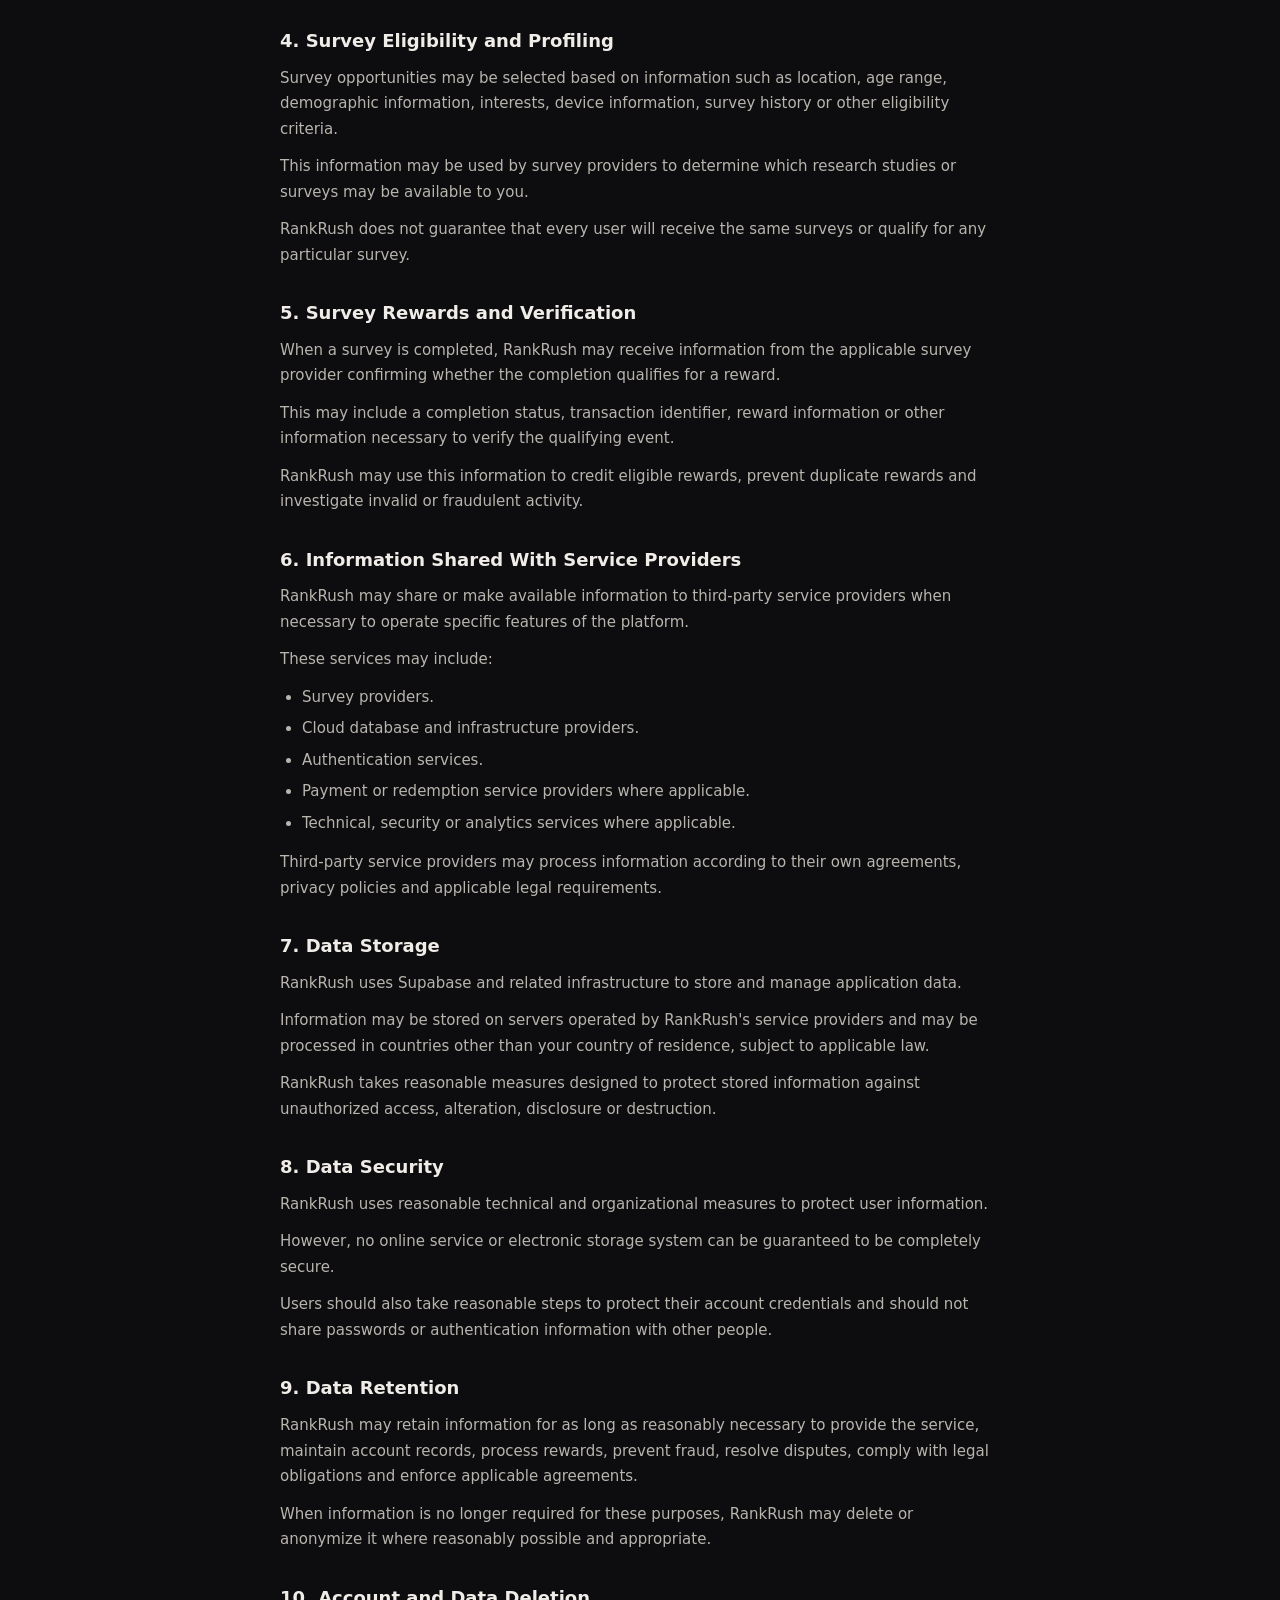
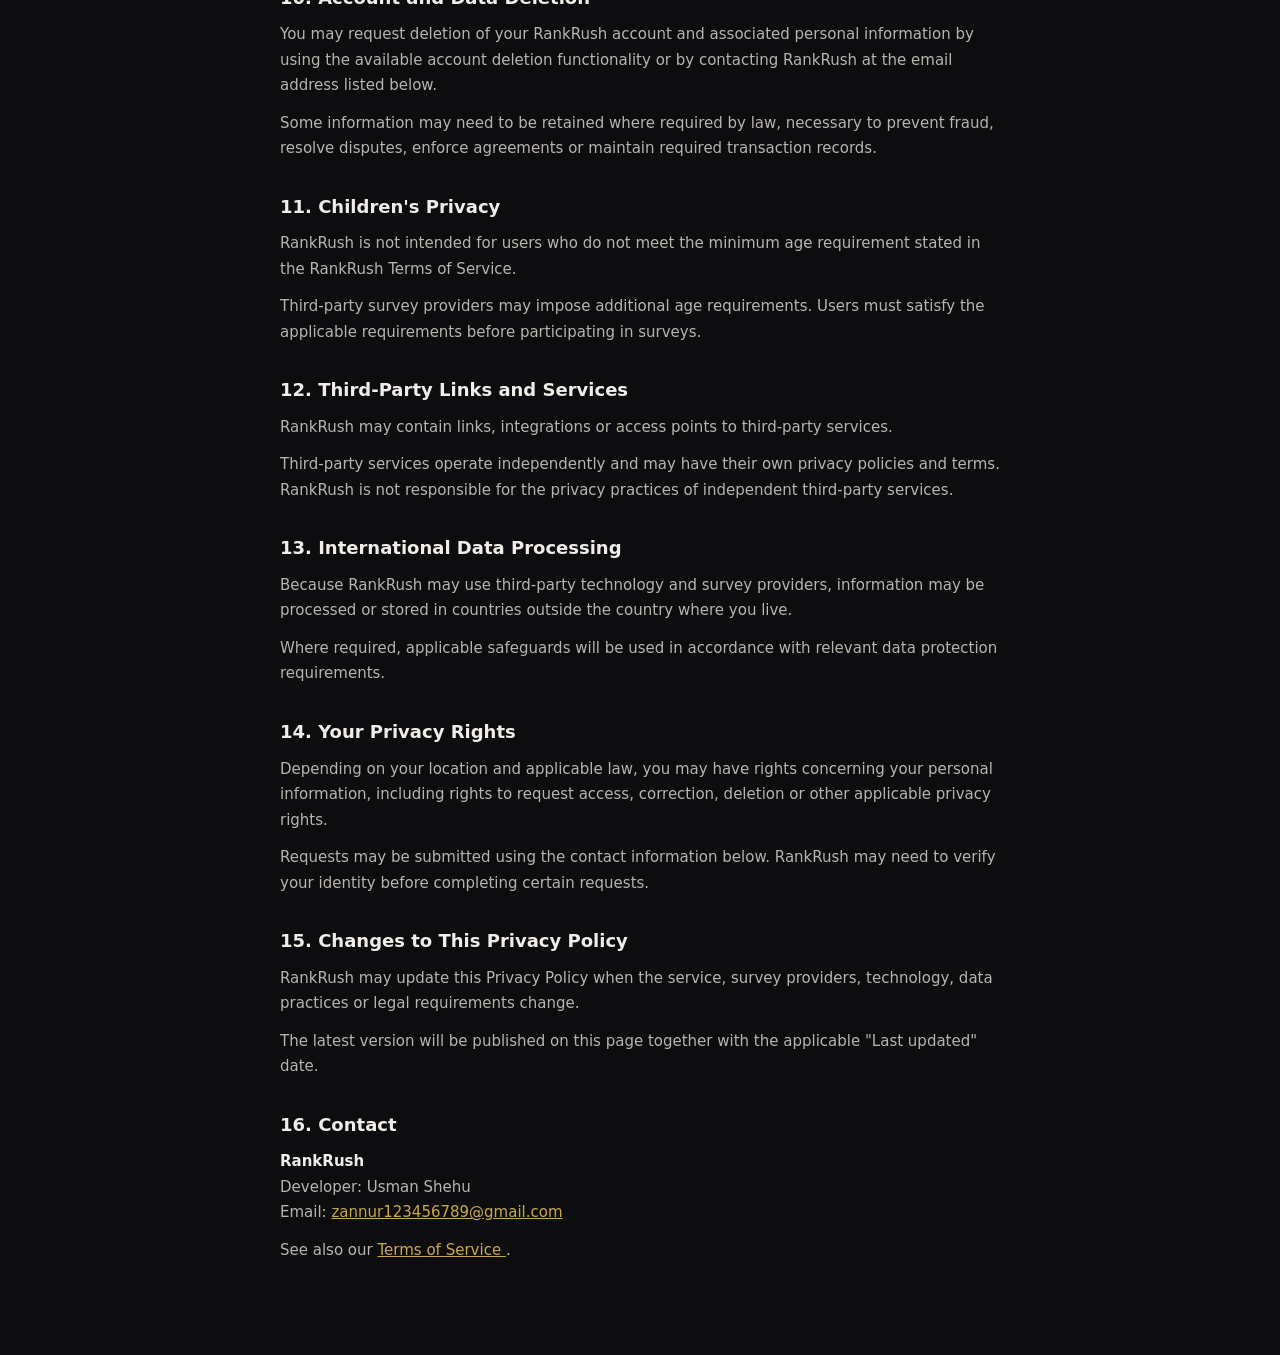
==== commit 293a2dc3: "Update privacy.html" ====
--- a/landing_page/privacy.html
+++ b/landing_page/privacy.html
@@ -1,11 +1,10 @@
-```html
 <!DOCTYPE html>
 <html lang="en">
 <head>
 <meta charset="UTF-8">
 <meta name="viewport" content="width=device-width, initial-scale=1.0">
 
-<title>RankRush — Terms of Service</title>
+<title>RankRush — Privacy Policy</title>
 
 <style>
 :root{
@@ -136,7 +135,7 @@
 
 <div class="hero">
   <div class="logo">R</div>
-  <h1>RankRush — Terms of Service</h1>
+  <h1>RankRush — Privacy Policy</h1>
 </div>
 
 <div class="updated">
@@ -145,277 +144,288 @@
 
 <div class="notice">
   <p>
-    By creating an account or using RankRush, you agree to
-    these Terms of Service. If you do not agree with these
-    Terms, please do not use RankRush.
+    This Privacy Policy explains how RankRush collects, uses,
+    stores and protects information when you use the RankRush
+    application and related services.
   </p>
 </div>
 
-<h2>1. About RankRush</h2>
-
-<p>
-RankRush is a competitive quiz and progression platform.
-Users may answer quizzes, earn XP, participate in eligible
-activities, access available surveys and compete on seasonal
-leaderboards.
-</p>
-
-<h2>2. Eligibility</h2>
-
-<p>
-You must meet the minimum age and eligibility requirements
-displayed by RankRush in order to create and maintain an account.
-</p>
-
-<p>
-Certain surveys are provided by independent third-party
-providers. Those providers may impose additional age, country,
-profile or eligibility requirements.
-</p>
-
-<p>
-You must not bypass, misrepresent or manipulate any survey
-provider's eligibility requirements.
-</p>
-
-<h2>3. One Account Per User</h2>
-
-<p>
-Unless RankRush expressly permits otherwise, each person may
-maintain only one RankRush account.
-</p>
-
-<p>
-Creating duplicate accounts for the purpose of obtaining
-additional rewards, accessing additional surveys or bypassing
-restrictions is prohibited.
-</p>
-
-<h2>4. XP, Coins and In-Platform Rewards</h2>
-
-<p>
-XP, coins and similar balances displayed inside RankRush are
-in-platform reward or progression units.
-</p>
-
-<p>
-They are not bank deposits, securities, investments or guaranteed
-income.
-</p>
-
-<p>
-RankRush does not guarantee that a particular activity will
-produce a particular amount of value or that a particular reward
-will always be available.
-</p>
-
-<h2>5. Surveys</h2>
-
-<p>
-RankRush may make third-party surveys available through survey
-providers such as inBrain, BitLabs or other providers selected
-by RankRush.
-</p>
-
-<p>
-Survey availability can depend on location, age, profile,
-device, research demand, survey quotas and other qualification
+<h2>1. Information We Collect</h2>
+
+<p>
+Depending on the features you use, RankRush may collect
+information necessary to create and operate your account,
+provide the service, maintain your progress and manage
+eligible rewards.
+</p>
+
+<p>
+This may include:
+</p>
+
+<ul>
+  <li>Email address.</li>
+  <li>Username or display name.</li>
+  <li>Account and authentication information.</li>
+  <li>XP, coins and other in-platform balances.</li>
+  <li>Quiz and activity history.</li>
+  <li>Survey participation and reward information.</li>
+  <li>Withdrawal or redemption history.</li>
+  <li>Session and account activity information.</li>
+  <li>Information required to detect fraud, abuse or duplicate accounts.</li>
+</ul>
+
+<p>
+The exact information collected may depend on the features
+you use and the technical requirements of the service.
+</p>
+
+<h2>2. How We Use Information</h2>
+
+<p>
+RankRush may use collected information to:
+</p>
+
+<ul>
+  <li>Create and manage user accounts.</li>
+  <li>Maintain XP, coins, rankings and activity history.</li>
+  <li>Provide available surveys and related features.</li>
+  <li>Verify eligible survey completions and rewards.</li>
+  <li>Process eligible redemption or withdrawal requests.</li>
+  <li>Detect and prevent fraud, abuse and duplicate accounts.</li>
+  <li>Maintain the security and reliability of RankRush.</li>
+  <li>Improve the performance and functionality of the service.</li>
+  <li>Comply with applicable legal requirements.</li>
+</ul>
+
+<h2>3. Surveys and Third-Party Survey Providers</h2>
+
+<p>
+RankRush may provide access to surveys supplied by independent
+third-party survey providers, including providers such as
+inBrain, BitLabs or other providers selected by RankRush.
+</p>
+
+<p>
+When you choose to participate in a survey, the applicable
+survey provider may process information needed to determine
+survey availability, eligibility, survey matching, fraud
+prevention, research participation and reward verification.
+</p>
+
+<p>
+The information processed by a survey provider may depend on
+the provider, the survey and the method used to provide the
+survey.
+</p>
+
+<p>
+Survey providers operate independently from RankRush and may
+have their own privacy policies, terms and data practices.
+When you enter a third-party survey, information may be
+processed directly by that provider according to its applicable
+privacy policy.
+</p>
+
+<h2>4. Survey Eligibility and Profiling</h2>
+
+<p>
+Survey opportunities may be selected based on information such
+as location, age range, demographic information, interests,
+device information, survey history or other eligibility criteria.
+</p>
+
+<p>
+This information may be used by survey providers to determine
+which research studies or surveys may be available to you.
+</p>
+
+<p>
+RankRush does not guarantee that every user will receive the
+same surveys or qualify for any particular survey.
+</p>
+
+<h2>5. Survey Rewards and Verification</h2>
+
+<p>
+When a survey is completed, RankRush may receive information
+from the applicable survey provider confirming whether the
+completion qualifies for a reward.
+</p>
+
+<p>
+This may include a completion status, transaction identifier,
+reward information or other information necessary to verify
+the qualifying event.
+</p>
+
+<p>
+RankRush may use this information to credit eligible rewards,
+prevent duplicate rewards and investigate invalid or fraudulent
+activity.
+</p>
+
+<h2>6. Information Shared With Service Providers</h2>
+
+<p>
+RankRush may share or make available information to third-party
+service providers when necessary to operate specific features
+of the platform.
+</p>
+
+<p>
+These services may include:
+</p>
+
+<ul>
+  <li>Survey providers.</li>
+  <li>Cloud database and infrastructure providers.</li>
+  <li>Authentication services.</li>
+  <li>Payment or redemption service providers where applicable.</li>
+  <li>Technical, security or analytics services where applicable.</li>
+</ul>
+
+<p>
+Third-party service providers may process information according
+to their own agreements, privacy policies and applicable legal
 requirements.
 </p>
 
-<p>
-A survey may become unavailable, close, reach its quota, screen
-a user out or otherwise become ineligible before completion.
-</p>
-
-<p>
-RankRush does not guarantee that every user will receive the
-same surveys or any particular number of surveys.
-</p>
-
-<h2>6. Survey Completion and Reward Verification</h2>
-
-<p>
-Survey rewards are normally credited only after the applicable
-survey provider confirms a valid completion or qualifying event.
-</p>
-
-<p>
-RankRush may use provider callbacks, transaction records or
-other verification mechanisms to determine whether a reward
-should be credited.
-</p>
-
-<p>
-A reward may be delayed, rejected, reversed or withheld when:
-</p>
-
-<ul>
-  <li>The survey provider does not confirm completion.</li>
-  <li>The survey completion is determined to be invalid.</li>
-  <li>Fraudulent or automated activity is detected.</li>
-  <li>The provider reverses or rejects the transaction.</li>
-  <li>The user violates these Terms or applicable provider rules.</li>
-</ul>
-
-<h2>7. Third-Party Survey Providers</h2>
-
-<p>
-Survey opportunities may be supplied by independent third-party
-providers. Those providers may have their own Terms of Service,
-Privacy Policies and eligibility rules.
-</p>
-
-<p>
-When you enter a third-party survey, you agree to comply with
-the applicable provider's rules as well as these RankRush Terms.
-</p>
-
-<p>
-RankRush is not responsible for the content, availability,
-qualification decisions or individual questions of a survey
-controlled by an independent provider.
-</p>
-
-<h2>8. Fair Play and Fraud Prevention</h2>
-
-<p>
-The following activities are prohibited:
-</p>
-
-<ul>
-  <li>Using bots or automated systems to interact with RankRush.</li>
-  <li>Creating or operating duplicate accounts.</li>
-  <li>Manipulating survey completion or reward callbacks.</li>
-  <li>Providing deliberately false information to bypass eligibility systems.</li>
-  <li>Attempting to obtain rewards through fraudulent activity.</li>
-  <li>Interfering with RankRush's technical systems.</li>
-  <li>Attempting to exploit bugs or security vulnerabilities for rewards.</li>
-</ul>
-
-<p>
-RankRush may investigate suspicious activity and may suspend,
-restrict or terminate accounts where appropriate.
-</p>
-
-<h2>9. Rewards and Redemption</h2>
-
-<p>
-Where RankRush provides redemption or withdrawal functionality,
-the applicable requirements will be displayed within the platform.
-</p>
-
-<p>
-RankRush may require verification before processing a redemption
-request.
-</p>
-
-<p>
-A pending reward does not necessarily mean that a withdrawal or
-redemption has been approved.
-</p>
-
-<p>
-Minimum requirements, available redemption methods, processing
-times and other conditions may change when reasonably necessary
-to operate the service and prevent abuse.
-</p>
-
-<h2>10. Leaderboards and Seasons</h2>
-
-<p>
-RankRush may organize users into seasonal competitions.
-Season duration, XP requirements, rankings and applicable rewards
-may be displayed inside the application.
-</p>
-
-<p>
-Leaderboard rankings may change as new verified activity is
-recorded or invalid activity is removed.
-</p>
-
-<h2>11. Account Suspension or Termination</h2>
-
-<p>
-RankRush may restrict or terminate an account if the user:
-</p>
-
-<ul>
-  <li>Violates these Terms.</li>
-  <li>Uses fraudulent or abusive methods.</li>
-  <li>Operates duplicate accounts.</li>
-  <li>Attempts to manipulate surveys or rewards.</li>
-  <li>Attempts to compromise RankRush systems.</li>
-</ul>
-
-<p>
-Where permitted and appropriate, RankRush may review an account
-before finalizing an enforcement decision.
-</p>
-
-<h2>12. Service Availability</h2>
-
-<p>
-RankRush may change, suspend or discontinue features, surveys,
-providers, reward systems, seasons or other parts of the service.
-</p>
-
-<p>
-Third-party survey inventory may also change without RankRush
-being able to control its availability.
-</p>
-
-<h2>13. Third-Party Services</h2>
-
-<p>
-RankRush may rely on external services including Supabase,
-survey providers, payment or redemption services, analytics
-services and other technical infrastructure.
-</p>
-
-<p>
-The availability of these services may affect RankRush features.
-</p>
-
-<h2>14. No Guaranteed Earnings</h2>
-
-<p>
-RankRush does not promise a guaranteed income, salary or specific
-amount of money from quizzes, XP, surveys, referrals or other
-activities.
-</p>
-
-<p>
-Past rewards or earnings do not guarantee future rewards or
-earnings.
-</p>
-
-<h2>15. Limitation of Liability</h2>
-
-<p>
-RankRush is provided on an "as is" and "as available" basis to
-the extent permitted by applicable law.
-</p>
-
-<p>
-RankRush is not responsible for interruptions, delays, provider
-outages, survey availability changes, technical failures or
-third-party service problems beyond its reasonable control.
-</p>
-
-<h2>16. Changes to These Terms</h2>
-
-<p>
-RankRush may update these Terms when the service, reward system,
-survey providers, technology or legal requirements change.
-</p>
-
-<p>
-The current version will be published on this page with an
-updated date.
-</p>
-
-<h2>17. Contact</h2>
+<h2>7. Data Storage</h2>
+
+<p>
+RankRush uses Supabase and related infrastructure to store and
+manage application data.
+</p>
+
+<p>
+Information may be stored on servers operated by RankRush's
+service providers and may be processed in countries other than
+your country of residence, subject to applicable law.
+</p>
+
+<p>
+RankRush takes reasonable measures designed to protect stored
+information against unauthorized access, alteration, disclosure
+or destruction.
+</p>
+
+<h2>8. Data Security</h2>
+
+<p>
+RankRush uses reasonable technical and organizational measures
+to protect user information.
+</p>
+
+<p>
+However, no online service or electronic storage system can be
+guaranteed to be completely secure.
+</p>
+
+<p>
+Users should also take reasonable steps to protect their account
+credentials and should not share passwords or authentication
+information with other people.
+</p>
+
+<h2>9. Data Retention</h2>
+
+<p>
+RankRush may retain information for as long as reasonably
+necessary to provide the service, maintain account records,
+process rewards, prevent fraud, resolve disputes, comply with
+legal obligations and enforce applicable agreements.
+</p>
+
+<p>
+When information is no longer required for these purposes,
+RankRush may delete or anonymize it where reasonably possible
+and appropriate.
+</p>
+
+<h2>10. Account and Data Deletion</h2>
+
+<p>
+You may request deletion of your RankRush account and associated
+personal information by using the available account deletion
+functionality or by contacting RankRush at the email address
+listed below.
+</p>
+
+<p>
+Some information may need to be retained where required by law,
+necessary to prevent fraud, resolve disputes, enforce agreements
+or maintain required transaction records.
+</p>
+
+<h2>11. Children's Privacy</h2>
+
+<p>
+RankRush is not intended for users who do not meet the minimum
+age requirement stated in the RankRush Terms of Service.
+</p>
+
+<p>
+Third-party survey providers may impose additional age
+requirements. Users must satisfy the applicable requirements
+before participating in surveys.
+</p>
+
+<h2>12. Third-Party Links and Services</h2>
+
+<p>
+RankRush may contain links, integrations or access points to
+third-party services.
+</p>
+
+<p>
+Third-party services operate independently and may have their
+own privacy policies and terms. RankRush is not responsible for
+the privacy practices of independent third-party services.
+</p>
+
+<h2>13. International Data Processing</h2>
+
+<p>
+Because RankRush may use third-party technology and survey
+providers, information may be processed or stored in countries
+outside the country where you live.
+</p>
+
+<p>
+Where required, applicable safeguards will be used in accordance
+with relevant data protection requirements.
+</p>
+
+<h2>14. Your Privacy Rights</h2>
+
+<p>
+Depending on your location and applicable law, you may have
+rights concerning your personal information, including rights
+to request access, correction, deletion or other applicable
+privacy rights.
+</p>
+
+<p>
+Requests may be submitted using the contact information below.
+RankRush may need to verify your identity before completing
+certain requests.
+</p>
+
+<h2>15. Changes to This Privacy Policy</h2>
+
+<p>
+RankRush may update this Privacy Policy when the service,
+survey providers, technology, data practices or legal
+requirements change.
+</p>
+
+<p>
+The latest version will be published on this page together
+with the applicable "Last updated" date.
+</p>
+
+<h2>16. Contact</h2>
 
 <p>
 <strong>RankRush</strong><br>
@@ -428,8 +438,8 @@
 
 <p>
 See also our
-<a href="https://rankrush-com.onrender.com/privacy.html">
-Privacy Policy
+<a href="https://rankrush-com.onrender.com/terms.html">
+Terms of Service
 </a>.
 </p>
 
@@ -437,4 +447,3 @@
 
 </body>
 </html>
-```
